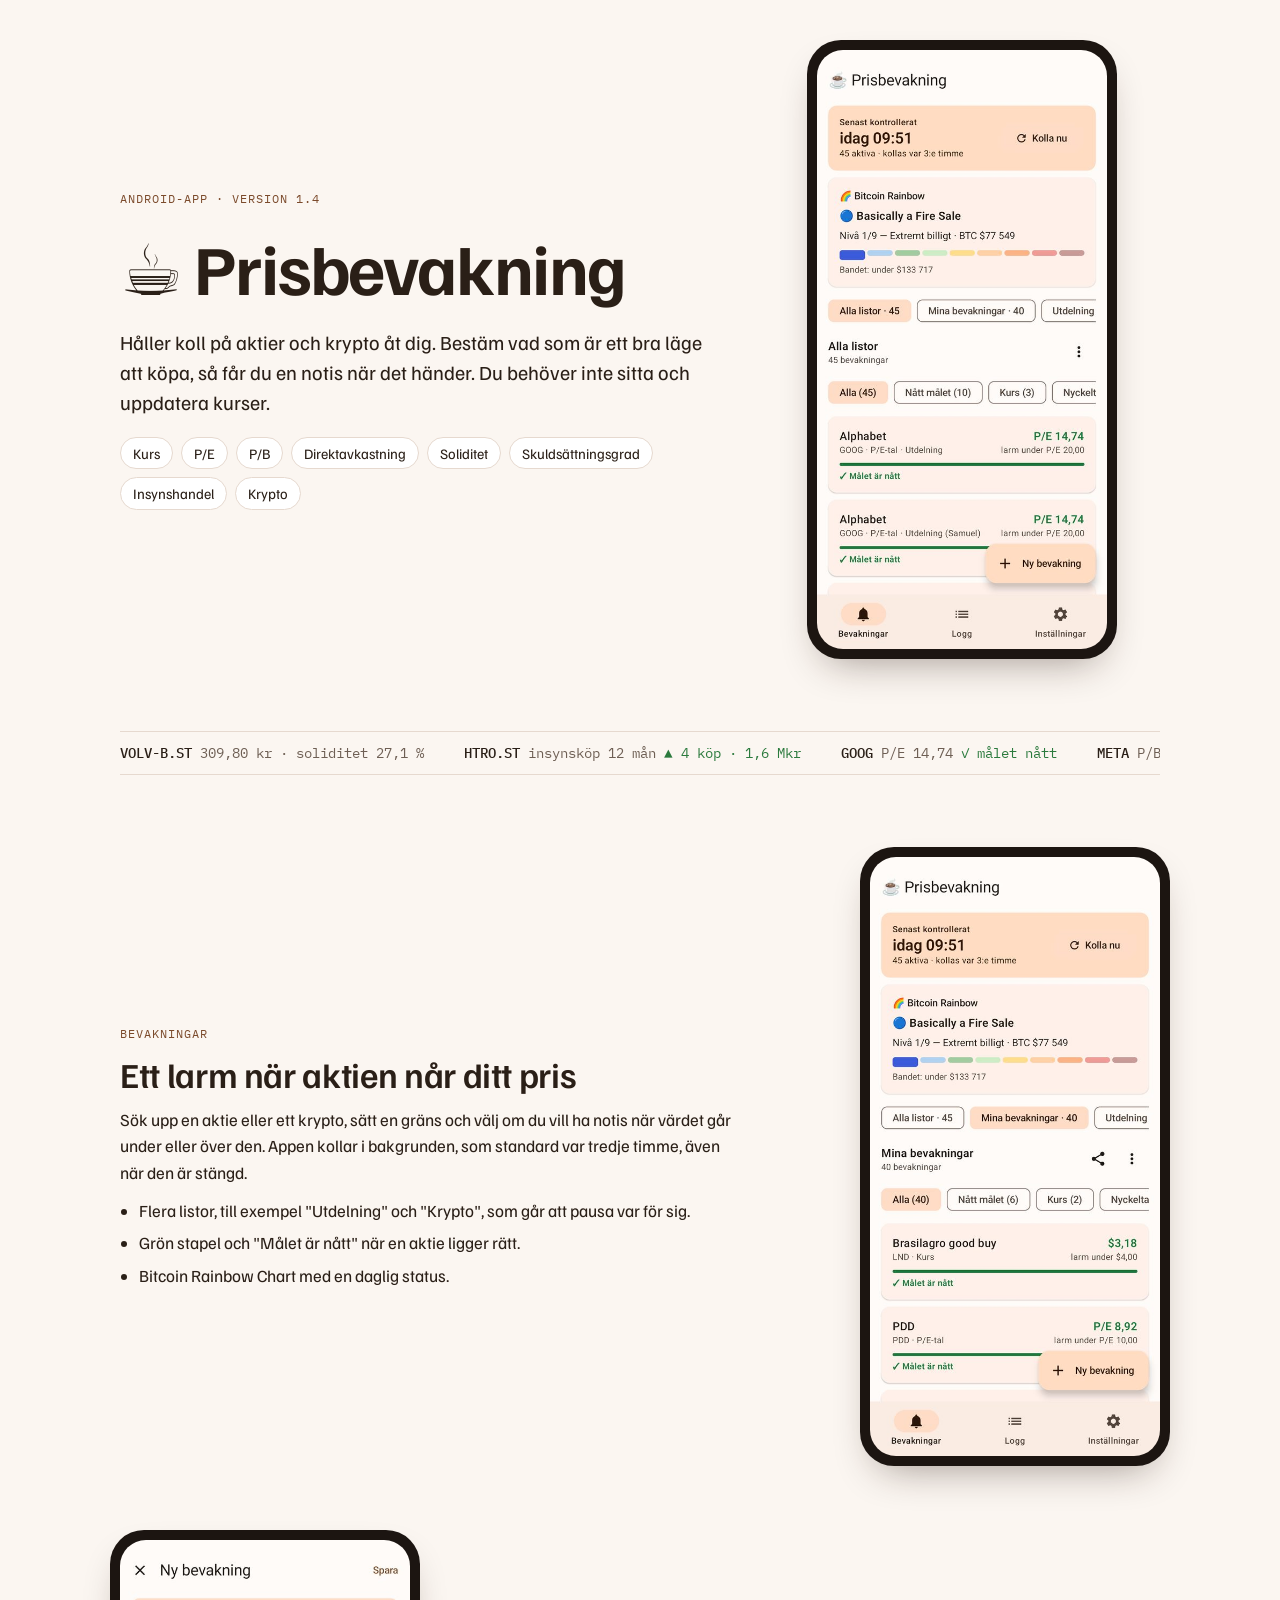
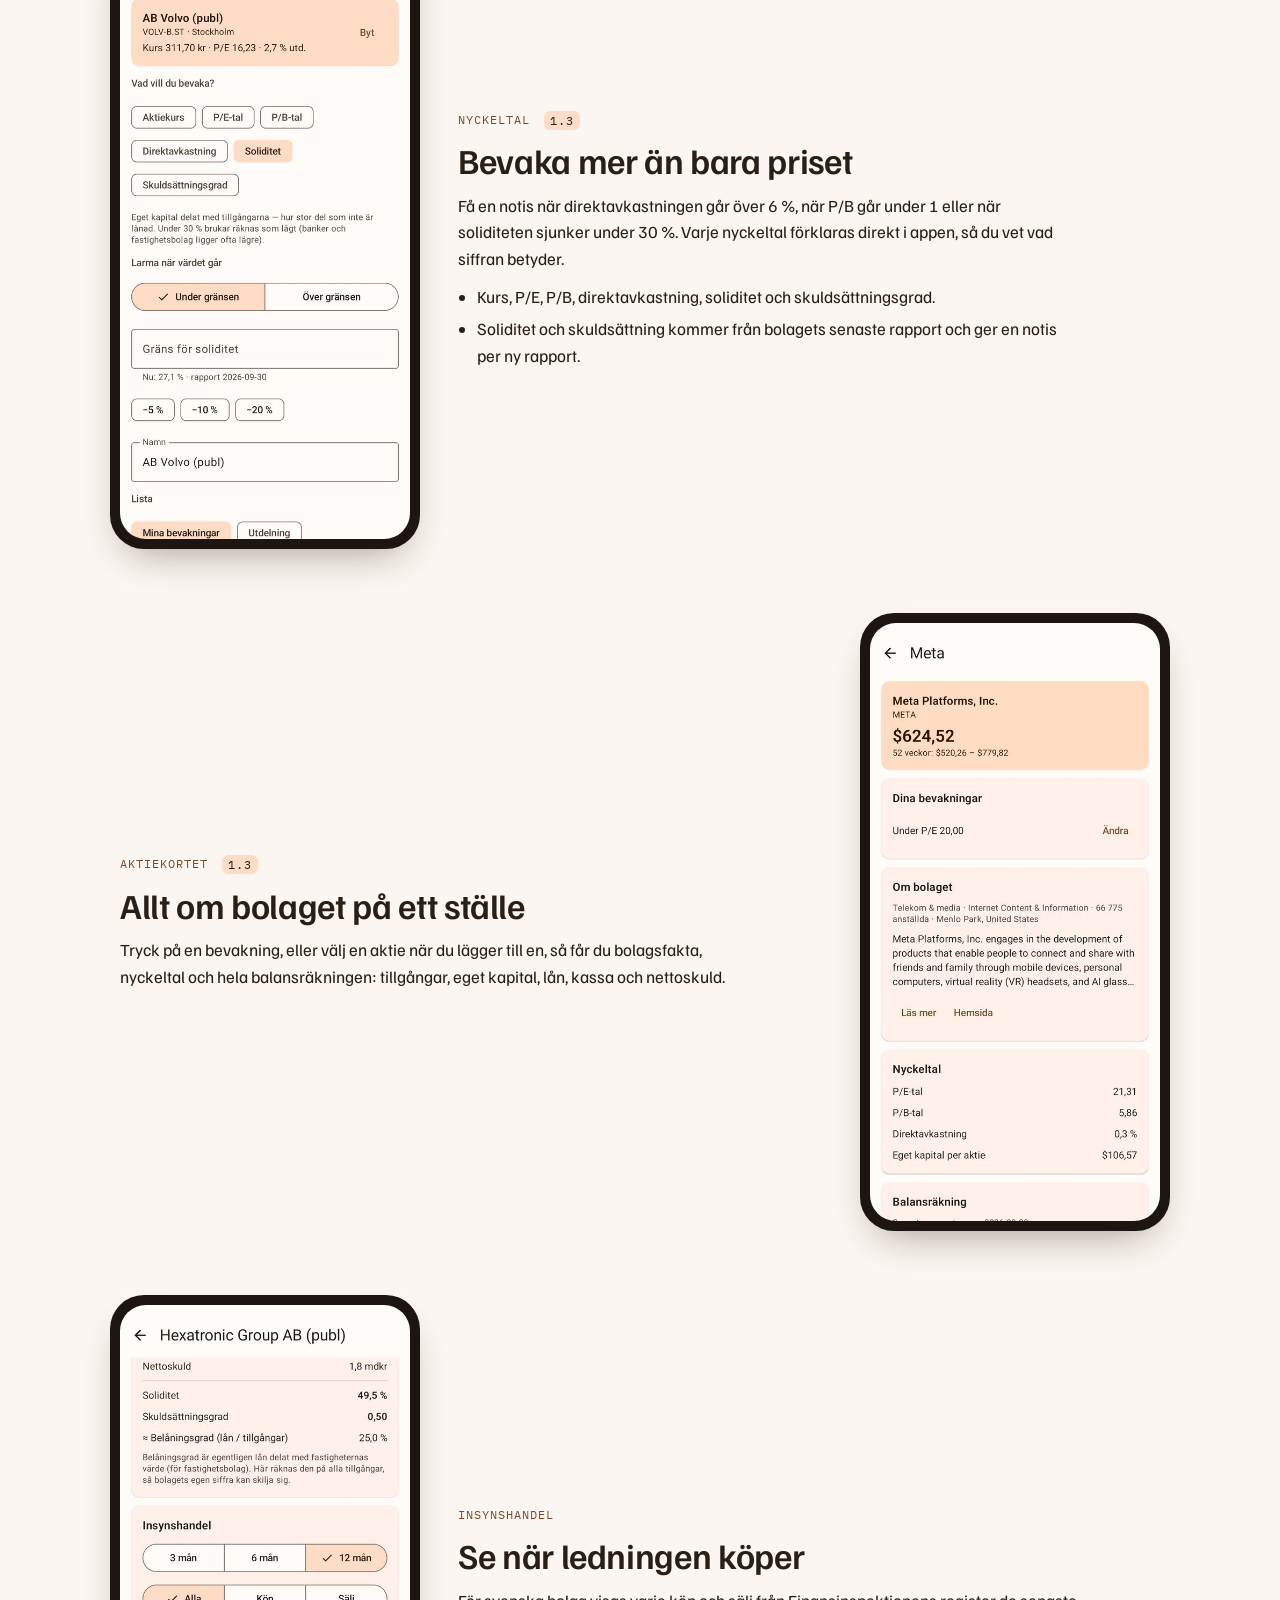
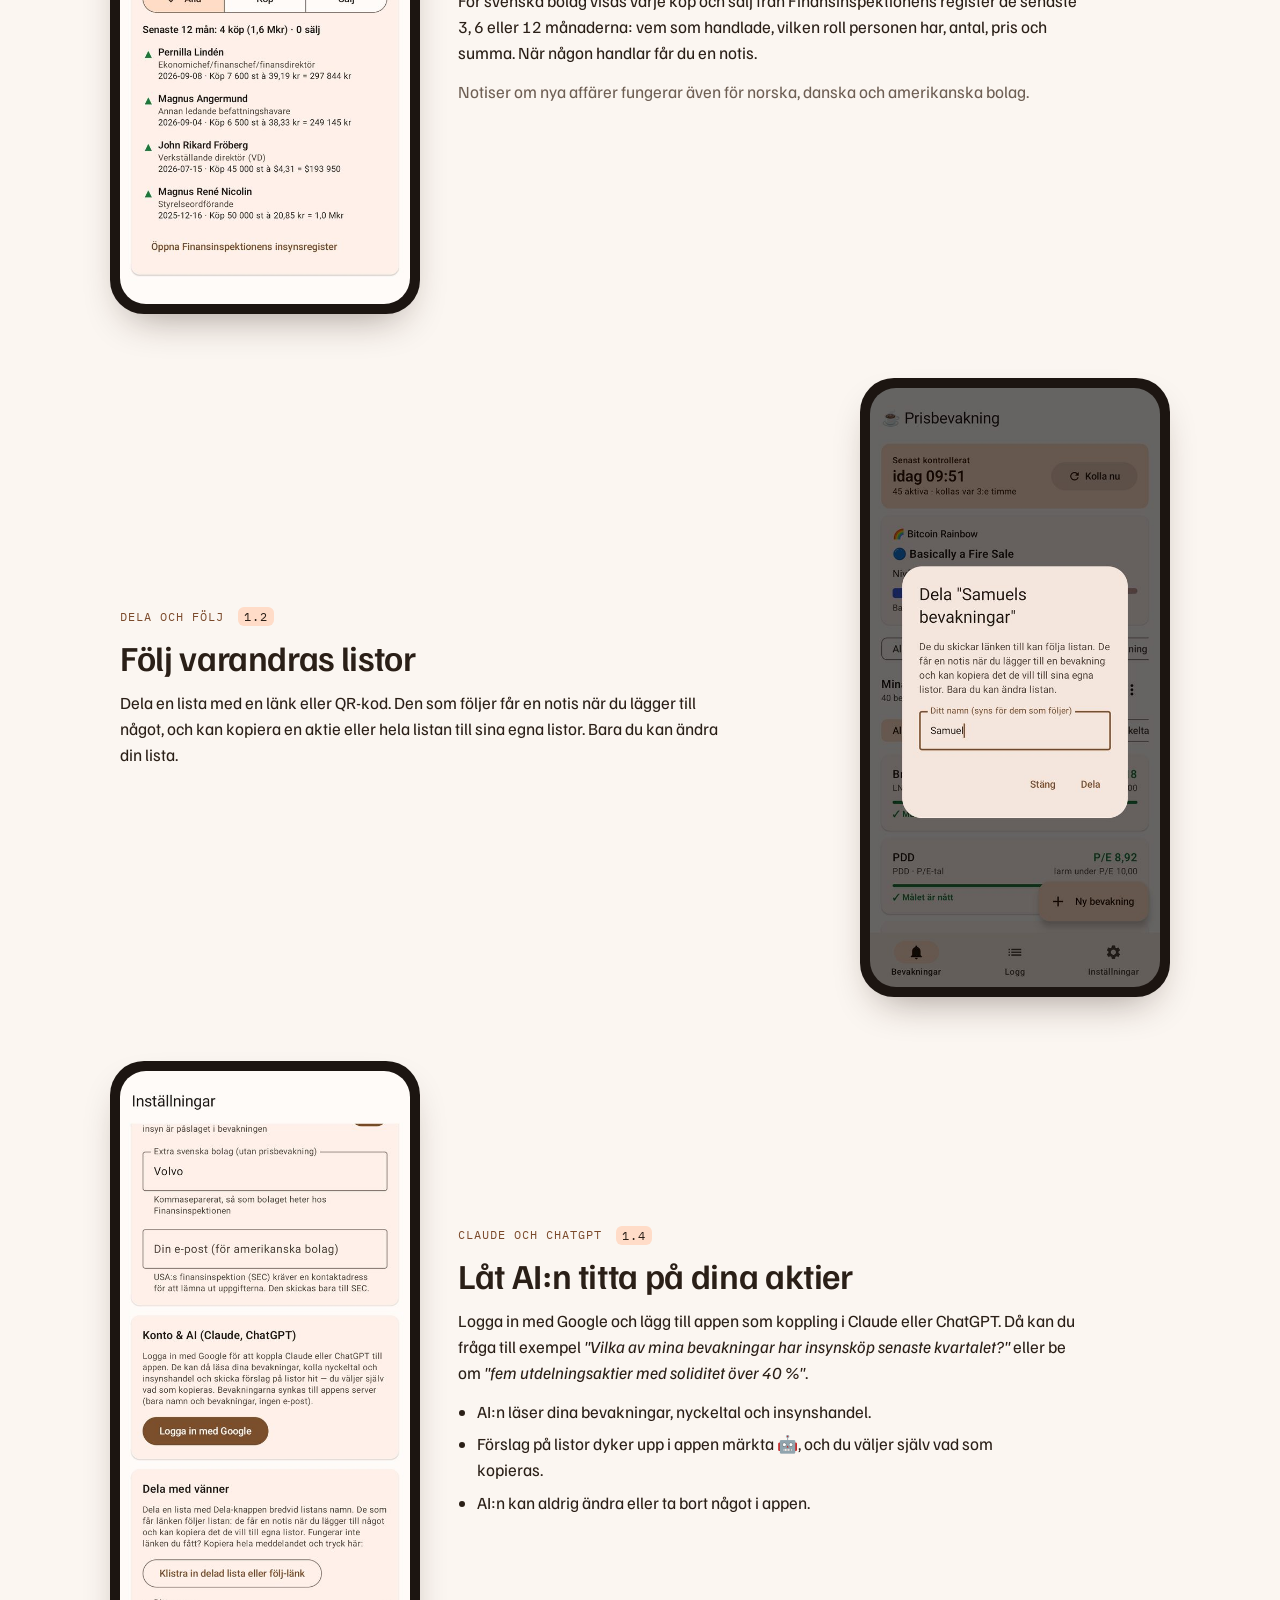
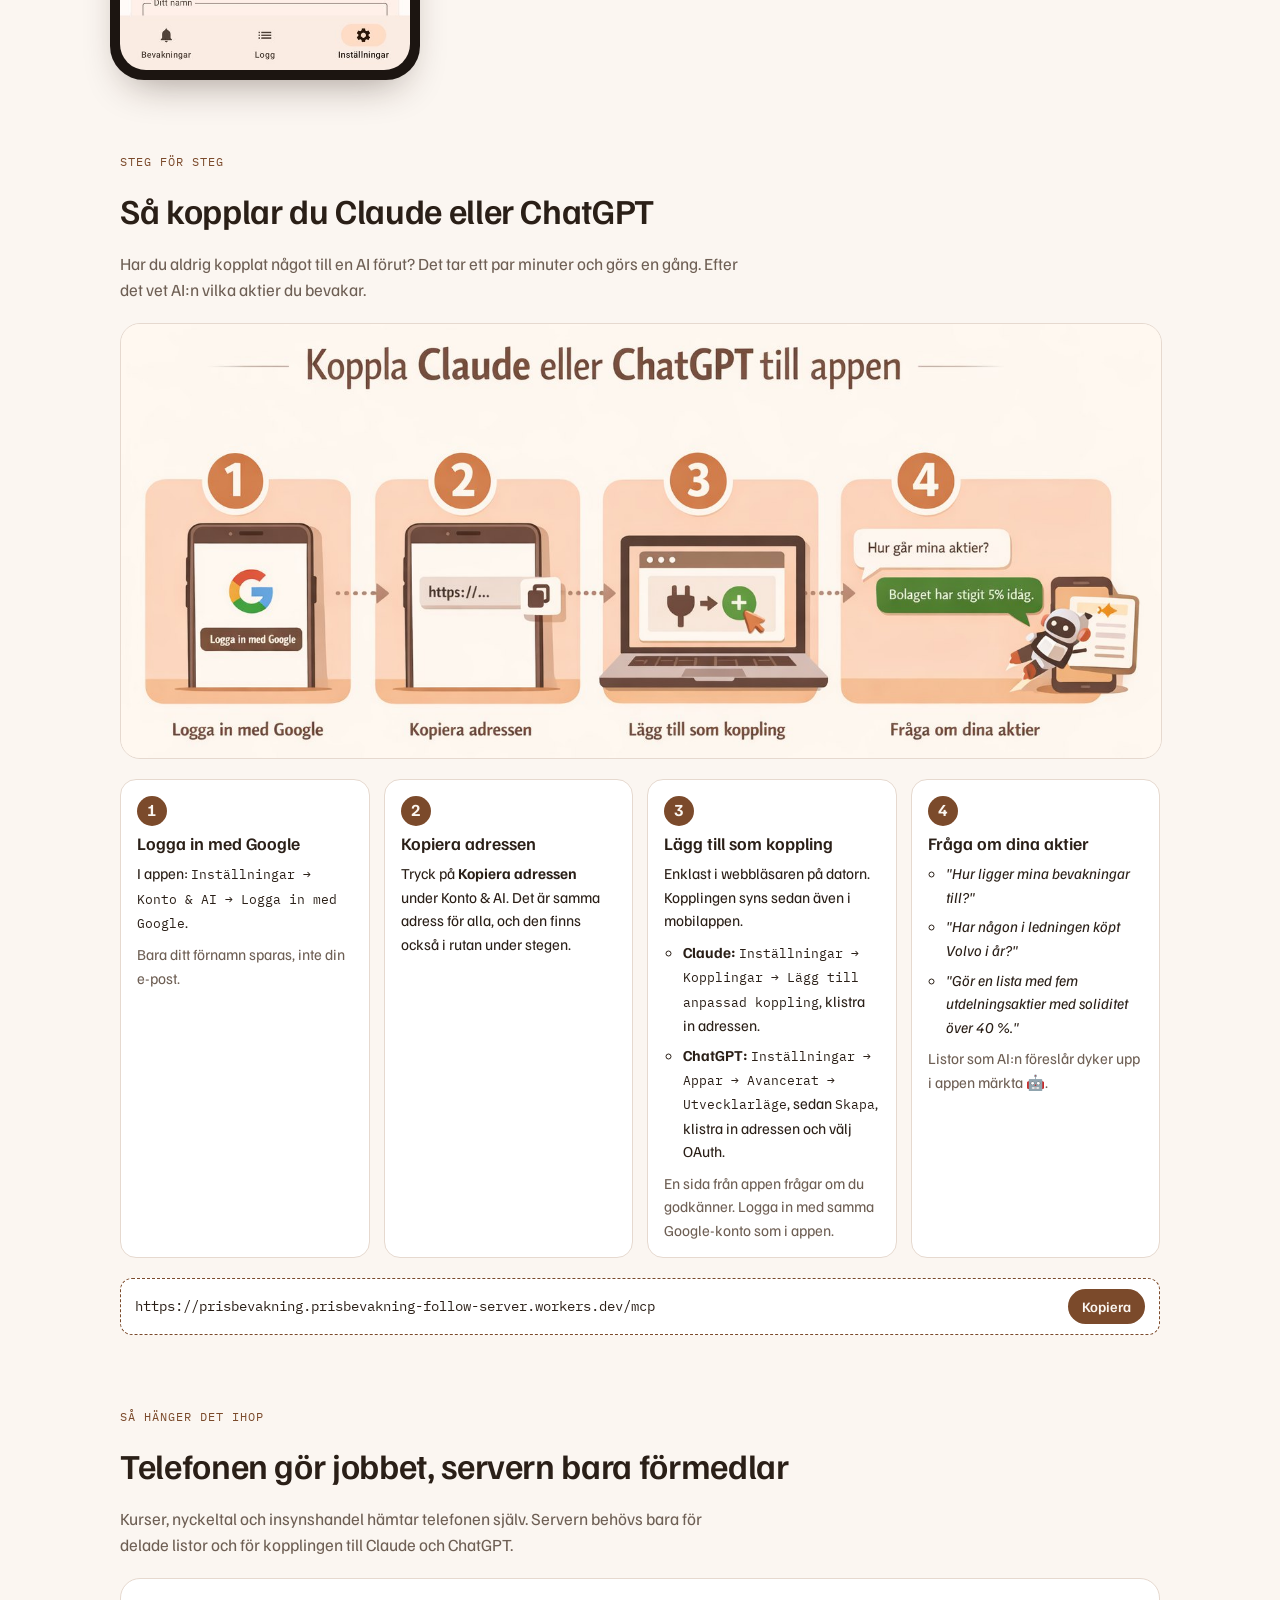
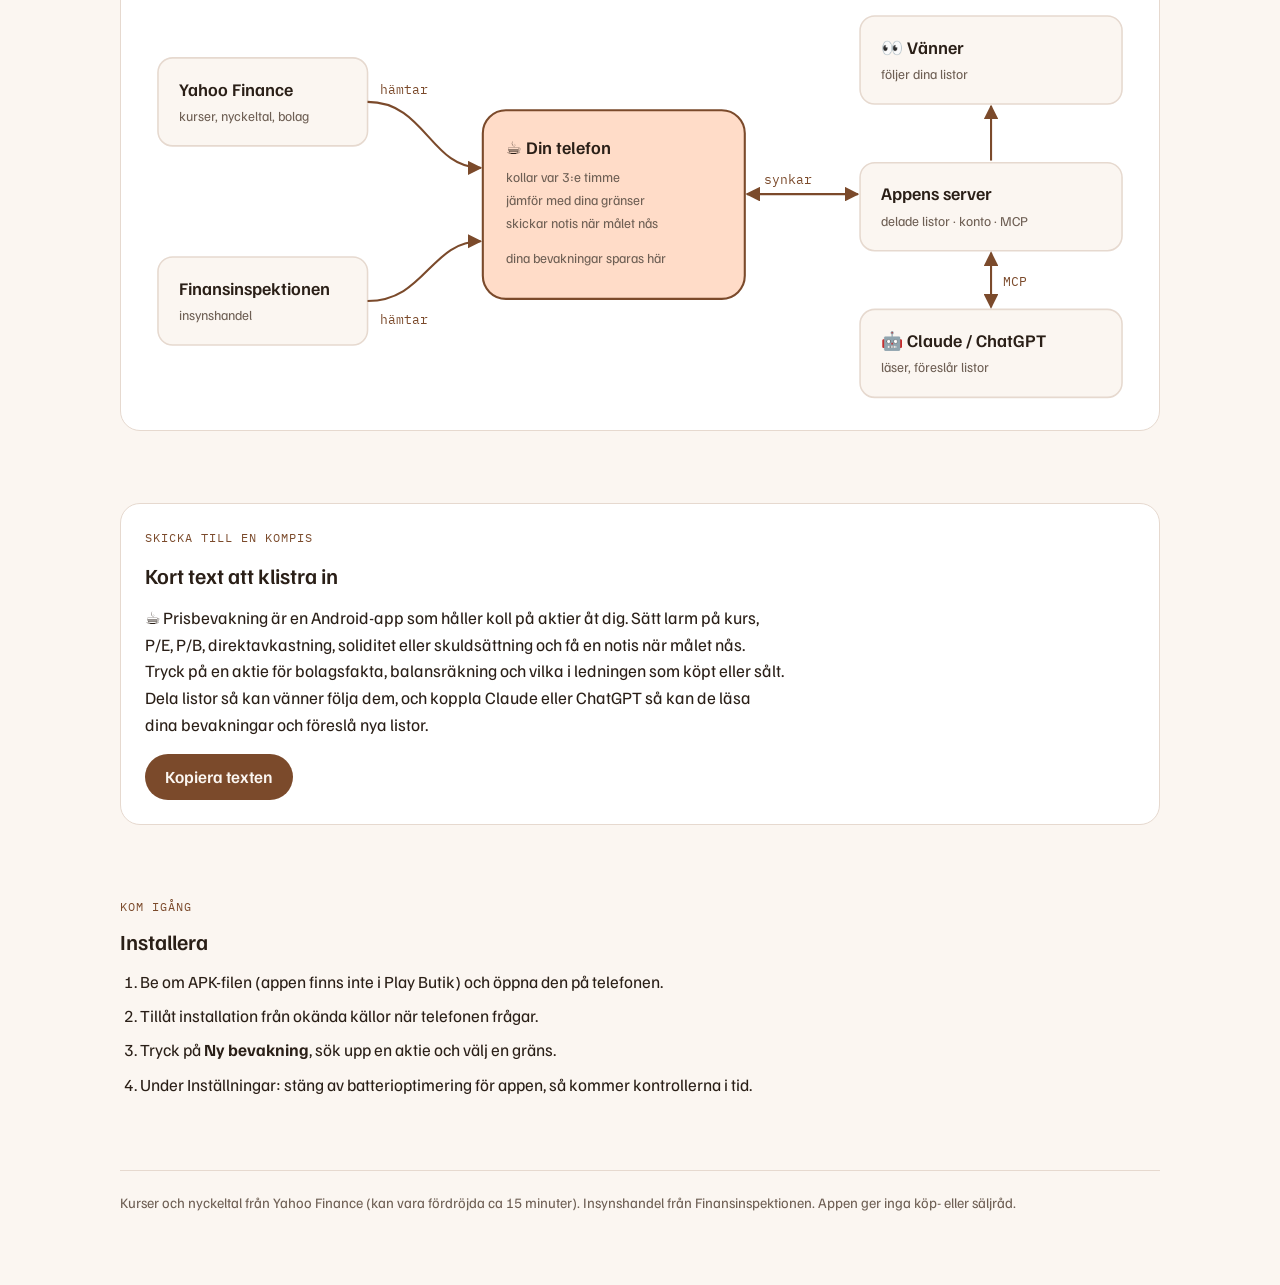
==== om/index.html @ 9f80d5f9 "Presentationssida för appen under /om/ Funktioner med skärmbilder från 1.4, steg för att koppla Clau" ====
<!doctype html>
<html lang="sv">
<head>
<meta charset="utf-8">
<meta name="viewport" content="width=device-width, initial-scale=1, viewport-fit=cover">
<title>Prisbevakning</title>
<meta name="description" content="Android-app som bevakar aktier och krypto: larm på kurs och nyckeltal, insynshandel, delade listor och koppling till Claude och ChatGPT.">
<meta property="og:title" content="☕ Prisbevakning">
<meta property="og:description" content="Larm på kurs, P/E, P/B, direktavkastning och soliditet, insynshandel och koppling till Claude och ChatGPT.">
<meta property="og:image" content="https://sampe24.github.io/prisbevakning/om/img/koppla-ai.jpg">
<meta name="claude:viewport-fit-sides" content="cover">
<link rel="preconnect" href="https://fonts.googleapis.com">
<link rel="preconnect" href="https://fonts.gstatic.com" crossorigin>
<link rel="stylesheet" href="https://fonts.googleapis.com/css2?family=Familjen+Grotesk:wght@400;500;600;700&family=IBM+Plex+Mono:wght@400;500&display=swap">
<style>
  /* Layout: en smal läsbana där varje funktion är en rad med text bredvid en telefon; på mobil staplas allt. */
  :root {
    --bg: #fbf6f1;          /* appens ljusa yta */
    --surface: #ffffff;
    --fg: #2a1f17;
    --muted: #6e5f54;
    --line: #e6d9cf;
    --accent: #7b4a2b;      /* appens bruna knappfärg */
    --accent-soft: #ffdcc8; /* appens ljusa persika */
    --up: #2b7a3d;          /* "målet är nått" / köp */
    --down: #b3261e;        /* sälj */
    --phone: #1c1511;
    --font-display: "Familjen Grotesk", "Segoe UI", system-ui, sans-serif;
    --font-body: "Familjen Grotesk", "Segoe UI", system-ui, sans-serif;
    --font-mono: "IBM Plex Mono", ui-monospace, "Cascadia Mono", Consolas, monospace;
  }
  @media (prefers-color-scheme: dark) {
    :root:not([data-theme="light"]) {
      --bg: #1a1411; --surface: #241c17; --fg: #f3e9e1; --muted: #b9a89b; --line: #3a2e27;
      --accent: #e6b48e; --accent-soft: #4a3122; --up: #7fd08f; --down: #f2a8a3; --phone: #0d0a08;
      color-scheme: dark;
    }
  }
  :root[data-theme="dark"] {
    --bg: #1a1411; --surface: #241c17; --fg: #f3e9e1; --muted: #b9a89b; --line: #3a2e27;
    --accent: #e6b48e; --accent-soft: #4a3122; --up: #7fd08f; --down: #f2a8a3; --phone: #0d0a08;
    color-scheme: dark;
  }

  body { background: var(--bg); color: var(--fg); font: 17px/1.55 var(--font-body); }
  .wrap {
    max-width: 1040px; margin: 0 auto;
    padding-left: max(16px, env(safe-area-inset-left, 0px));
    padding-right: max(16px, env(safe-area-inset-right, 0px));
    padding-block: 32px 64px;
    display: grid; gap: 72px;
  }
  h1, h2, h3 { font-family: var(--font-display); text-wrap: balance; margin: 0; line-height: 1.12; }
  h1 { font-size: clamp(2.6rem, 7vw, 4.4rem); font-weight: 700; letter-spacing: -0.02em; }
  h2 { font-size: clamp(1.6rem, 3.6vw, 2.2rem); font-weight: 600; letter-spacing: -0.01em; }
  h3 { font-size: 1.35rem; font-weight: 600; }
  p { margin: 0; max-width: 62ch; }
  .muted { color: var(--muted); }
  .eyebrow { font-family: var(--font-mono); font-size: 0.78rem; letter-spacing: 0.08em; text-transform: uppercase; color: var(--accent); }
  .mono { font-family: var(--font-mono); font-variant-numeric: tabular-nums; }

  /* Hero */
  .hero { display: grid; grid-template-columns: minmax(0, 1.2fr) minmax(0, 0.8fr); gap: 48px; align-items: center; }
  .hero-text { display: grid; gap: 20px; min-width: 0; }
  .lead { font-size: 1.25rem; line-height: 1.5; }
  .tags { display: flex; flex-wrap: wrap; gap: 8px; }
  .tag { border: 1px solid var(--line); border-radius: 999px; padding: 4px 12px; font-size: 0.9rem; background: var(--surface); }

  /* Kursbandet: verkliga värden från skärmbilderna */
  .tape {
    border-block: 1px solid var(--line); overflow: hidden; white-space: nowrap;
    font-family: var(--font-mono); font-size: 0.9rem; color: var(--muted);
  }
  .tape-inner { display: inline-flex; gap: 40px; padding-block: 10px; animation: tape 38s linear infinite; }
  .tape b { color: var(--fg); font-weight: 500; }
  .tape .up { color: var(--up); }
  @keyframes tape { from { transform: translateX(0); } to { transform: translateX(-50%); } }
  @media (prefers-reduced-motion: reduce) { .tape-inner { animation: none; } }

  /* Telefonram */
  .phone {
    width: 100%; max-width: 290px; justify-self: center;
    background: var(--phone); border-radius: 34px; padding: 10px;
    box-shadow: 0 18px 40px -18px rgba(40, 20, 10, 0.45);
  }
  .phone img { display: block; width: 100%; height: auto; border-radius: 26px; }

  /* Funktioner */
  .features { display: grid; gap: 64px; }
  .feature { display: grid; grid-template-columns: minmax(0, 1fr) minmax(0, 290px); gap: 48px; align-items: center; }
  .feature:nth-child(even) { grid-template-columns: minmax(0, 290px) minmax(0, 1fr); }
  .feature:nth-child(even) .phone { order: -1; }
  .feature-text { display: grid; gap: 12px; min-width: 0; }
  .feature ul { margin: 0; padding-left: 1.1em; display: grid; gap: 6px; max-width: 58ch; }
  .new { font-family: var(--font-mono); font-size: 0.72rem; background: var(--accent-soft); color: var(--fg); border-radius: 6px; padding: 2px 6px; vertical-align: middle; margin-left: 6px; }

  /* Diagram */
  .how { display: grid; gap: 20px; }
  .diagram { background: var(--surface); border: 1px solid var(--line); border-radius: 20px; padding: 16px; }
  .diagram svg { display: block; width: 100%; height: auto; }
  .diagram .tall { display: none; }
  @media (max-width: 640px) { .diagram .wide { display: none; } .diagram .tall { display: block; } }
  svg .box { fill: var(--bg); stroke: var(--line); stroke-width: 1.5; }
  svg .box-main { fill: var(--accent-soft); stroke: var(--accent); stroke-width: 2; }
  svg .t { fill: var(--fg); font-family: var(--font-display); font-size: 17px; font-weight: 600; }
  svg .s { fill: var(--muted); font-family: var(--font-body); font-size: 13px; }
  svg .lbl { fill: var(--accent); font-family: var(--font-mono); font-size: 12px; }
  svg .arrow { stroke: var(--accent); stroke-width: 2; fill: none; }
  svg .head { fill: var(--accent); }

  /* Dela-texten */
  .pitch { display: grid; gap: 16px; background: var(--surface); border: 1px solid var(--line); border-radius: 20px; padding: 24px; }
  .pitch blockquote { margin: 0; font-size: 1.08rem; max-width: 64ch; }
  .row { display: flex; flex-wrap: wrap; gap: 12px; align-items: center; }
  button {
    font: inherit; font-weight: 600; border: 0; border-radius: 999px; padding: 10px 20px; cursor: pointer;
    background: var(--accent); color: var(--bg);
  }
  button:focus-visible { outline: 3px solid var(--accent-soft); outline-offset: 2px; }
  .start { display: grid; gap: 14px; }
  .start ol { margin: 0; padding-left: 1.2em; display: grid; gap: 8px; max-width: 64ch; }
  footer { color: var(--muted); font-size: 0.9rem; border-top: 1px solid var(--line); padding-top: 20px; }

  /* Koppla Claude/ChatGPT: bilden ger överblicken, korten de exakta stegen */
  .connect { display: grid; gap: 20px; }
  .connect-img { display: block; width: 100%; height: auto; border-radius: 20px; border: 1px solid var(--line); }
  .steps { list-style: none; margin: 0; padding: 0; display: grid; grid-template-columns: repeat(4, minmax(0, 1fr)); gap: 14px; }
  .step { background: var(--surface); border: 1px solid var(--line); border-radius: 16px; padding: 16px; display: grid; gap: 8px; align-content: start; min-width: 0; }
  .step-n { width: 30px; height: 30px; border-radius: 50%; background: var(--accent); color: var(--bg); display: grid; place-items: center; font-weight: 700; }
  .step h3 { font-size: 1.1rem; }
  .step p, .step li { font-size: 0.95rem; }
  .step ul { margin: 0; padding-left: 1.1em; display: grid; gap: 6px; }
  .path { font-family: var(--font-mono); font-size: 0.82rem; }
  .url { display: flex; flex-wrap: wrap; gap: 8px; align-items: center; background: var(--surface); border: 1px dashed var(--accent); border-radius: 12px; padding: 10px 14px; }
  .url code { font-family: var(--font-mono); font-size: 0.85rem; overflow-wrap: anywhere; flex: 1 1 260px; min-width: 0; }
  .url button { padding: 6px 14px; font-size: 0.9rem; }
  @media (max-width: 900px) { .steps { grid-template-columns: repeat(2, minmax(0, 1fr)); } }
  @media (max-width: 560px) { .steps { grid-template-columns: minmax(0, 1fr); } }

  @media (max-width: 760px) {
    .wrap { gap: 56px; padding-block: 24px 48px; }
    .hero, .feature, .feature:nth-child(even) { grid-template-columns: minmax(0, 1fr); gap: 24px; }
    .feature:nth-child(even) .phone { order: 0; }
    .phone { max-width: 260px; }
  }
</style>
</head>
<body>

<div class="wrap">
  <header class="hero">
    <div class="hero-text">
      <span class="eyebrow">Android-app · version 1.4</span>
      <h1>☕ Prisbevakning</h1>
      <p class="lead">Håller koll på aktier och krypto åt dig. Bestäm vad som är ett bra läge att köpa, så får du en notis när det händer. Du behöver inte sitta och uppdatera kurser.</p>
      <div class="tags">
        <span class="tag">Kurs</span><span class="tag">P/E</span><span class="tag">P/B</span>
        <span class="tag">Direktavkastning</span><span class="tag">Soliditet</span><span class="tag">Skuldsättningsgrad</span>
        <span class="tag">Insynshandel</span><span class="tag">Krypto</span>
      </div>
    </div>
    <div class="phone"><img src="img/oversikt.jpg" alt="Appens startsida med bevakningar, Bitcoin Rainbow och listor" width="540" height="1115"></div>
  </header>

  <div class="tape" aria-label="Exempel från appen">
    <div class="tape-inner">
      <span><b>VOLV-B.ST</b> 309,80 kr · soliditet 27,1 %</span>
      <span><b>HTRO.ST</b> insynsköp 12 mån <span class="up">▲ 4 köp · 1,6 Mkr</span></span>
      <span><b>GOOG</b> P/E 14,74 <span class="up">✓ målet nått</span></span>
      <span><b>META</b> P/B 5,86 · direktavkastning 0,3 %</span>
      <span><b>BTC</b> Rainbow nivå 1/9 · extremt billigt</span>
      <span><b>VOLV-B.ST</b> 309,80 kr · soliditet 27,1 %</span>
      <span><b>HTRO.ST</b> insynsköp 12 mån <span class="up">▲ 4 köp · 1,6 Mkr</span></span>
      <span><b>GOOG</b> P/E 14,74 <span class="up">✓ målet nått</span></span>
      <span><b>META</b> P/B 5,86 · direktavkastning 0,3 %</span>
      <span><b>BTC</b> Rainbow nivå 1/9 · extremt billigt</span>
    </div>
  </div>

  <section class="features" aria-label="Funktioner">
    <article class="feature">
      <div class="feature-text">
        <span class="eyebrow">Bevakningar</span>
        <h2>Ett larm när aktien når ditt pris</h2>
        <p>Sök upp en aktie eller ett krypto, sätt en gräns och välj om du vill ha notis när värdet går under eller över den. Appen kollar i bakgrunden, som standard var tredje timme, även när den är stängd.</p>
        <ul>
          <li>Flera listor, till exempel "Utdelning" och "Krypto", som går att pausa var för sig.</li>
          <li>Grön stapel och "Målet är nått" när en aktie ligger rätt.</li>
          <li>Bitcoin Rainbow Chart med en daglig status.</li>
        </ul>
      </div>
      <div class="phone"><img src="img/lista.jpg" alt="Listan Mina bevakningar där flera har nått målet" width="540" height="1115" loading="lazy"></div>
    </article>

    <article class="feature">
      <div class="feature-text">
        <span class="eyebrow">Nyckeltal <span class="new">1.3</span></span>
        <h2>Bevaka mer än bara priset</h2>
        <p>Få en notis när direktavkastningen går över 6 %, när P/B går under 1 eller när soliditeten sjunker under 30 %. Varje nyckeltal förklaras direkt i appen, så du vet vad siffran betyder.</p>
        <ul>
          <li>Kurs, P/E, P/B, direktavkastning, soliditet och skuldsättningsgrad.</li>
          <li>Soliditet och skuldsättning kommer från bolagets senaste rapport och ger en notis per ny rapport.</li>
        </ul>
      </div>
      <div class="phone"><img src="img/nyckeltal.jpg" alt="Ny bevakning på Volvo B med soliditet vald, nu 27,1 procent" width="540" height="1115" loading="lazy"></div>
    </article>

    <article class="feature">
      <div class="feature-text">
        <span class="eyebrow">Aktiekortet <span class="new">1.3</span></span>
        <h2>Allt om bolaget på ett ställe</h2>
        <p>Tryck på en bevakning, eller välj en aktie när du lägger till en, så får du bolagsfakta, nyckeltal och hela balansräkningen: tillgångar, eget kapital, lån, kassa och nettoskuld.</p>
      </div>
      <div class="phone"><img src="img/aktiekort.jpg" alt="Aktiekort för Meta med bolagsbeskrivning och nyckeltal" width="540" height="1115" loading="lazy"></div>
    </article>

    <article class="feature">
      <div class="feature-text">
        <span class="eyebrow">Insynshandel</span>
        <h2>Se när ledningen köper</h2>
        <p>För svenska bolag visas varje köp och sälj från Finansinspektionens register de senaste 3, 6 eller 12 månaderna: vem som handlade, vilken roll personen har, antal, pris och summa. När någon handlar får du en notis.</p>
        <p class="muted">Notiser om nya affärer fungerar även för norska, danska och amerikanska bolag.</p>
      </div>
      <div class="phone"><img src="img/insyn.jpg" alt="Insynshandel i Hexatronic: fyra köp senaste 12 månaderna" width="540" height="1115" loading="lazy"></div>
    </article>

    <article class="feature">
      <div class="feature-text">
        <span class="eyebrow">Dela och följ <span class="new">1.2</span></span>
        <h2>Följ varandras listor</h2>
        <p>Dela en lista med en länk eller QR-kod. Den som följer får en notis när du lägger till något, och kan kopiera en aktie eller hela listan till sina egna listor. Bara du kan ändra din lista.</p>
      </div>
      <div class="phone"><img src="img/dela.jpg" alt="Rutan för att dela listan Samuels bevakningar" width="540" height="1115" loading="lazy"></div>
    </article>

    <article class="feature">
      <div class="feature-text">
        <span class="eyebrow">Claude och ChatGPT <span class="new">1.4</span></span>
        <h2>Låt AI:n titta på dina aktier</h2>
        <p>Logga in med Google och lägg till appen som koppling i Claude eller ChatGPT. Då kan du fråga till exempel <em>"Vilka av mina bevakningar har insynsköp senaste kvartalet?"</em> eller be om <em>"fem utdelningsaktier med soliditet över 40 %"</em>.</p>
        <ul>
          <li>AI:n läser dina bevakningar, nyckeltal och insynshandel.</li>
          <li>Förslag på listor dyker upp i appen märkta 🤖, och du väljer själv vad som kopieras.</li>
          <li>AI:n kan aldrig ändra eller ta bort något i appen.</li>
        </ul>
      </div>
      <div class="phone"><img src="img/ai.jpg" alt="Inställningar med Konto och AI och knappen Logga in med Google" width="540" height="1115" loading="lazy"></div>
    </article>
  </section>

  <section class="connect" aria-labelledby="connect-title" id="koppla-ai">
    <span class="eyebrow">Steg för steg</span>
    <h2 id="connect-title">Så kopplar du Claude eller ChatGPT</h2>
    <p class="muted">Har du aldrig kopplat något till en AI förut? Det tar ett par minuter och görs en gång. Efter det vet AI:n vilka aktier du bevakar.</p>
    <img class="connect-img" src="img/koppla-ai.jpg" width="1536" height="640" loading="lazy"
         alt="Fyra steg: logga in med Google i appen, kopiera adressen, lägg till som koppling i Claude eller ChatGPT, fråga om dina aktier">
    <ol class="steps">
      <li class="step">
        <span class="step-n">1</span>
        <h3>Logga in med Google</h3>
        <p>I appen: <span class="path">Inställningar → Konto &amp; AI → Logga in med Google</span>.</p>
        <p class="muted">Bara ditt förnamn sparas, inte din e-post.</p>
      </li>
      <li class="step">
        <span class="step-n">2</span>
        <h3>Kopiera adressen</h3>
        <p>Tryck på <strong>Kopiera adressen</strong> under Konto &amp; AI. Det är samma adress för alla, och den finns också i rutan under stegen.</p>
      </li>
      <li class="step">
        <span class="step-n">3</span>
        <h3>Lägg till som koppling</h3>
        <p>Enklast i webbläsaren på datorn. Kopplingen syns sedan även i mobilappen.</p>
        <ul>
          <li><strong>Claude:</strong> <span class="path">Inställningar → Kopplingar → Lägg till anpassad koppling</span>, klistra in adressen.</li>
          <li><strong>ChatGPT:</strong> <span class="path">Inställningar → Appar → Avancerat → Utvecklarläge</span>, sedan <span class="path">Skapa</span>, klistra in adressen och välj OAuth.</li>
        </ul>
        <p class="muted">En sida från appen frågar om du godkänner. Logga in med samma Google-konto som i appen.</p>
      </li>
      <li class="step">
        <span class="step-n">4</span>
        <h3>Fråga om dina aktier</h3>
        <ul>
          <li><em>"Hur ligger mina bevakningar till?"</em></li>
          <li><em>"Har någon i ledningen köpt Volvo i år?"</em></li>
          <li><em>"Gör en lista med fem utdelningsaktier med soliditet över 40 %."</em></li>
        </ul>
        <p class="muted">Listor som AI:n föreslår dyker upp i appen märkta 🤖.</p>
      </li>
    </ol>
    <div class="url">
      <code id="mcp-url">https://prisbevakning.prisbevakning-follow-server.workers.dev/mcp</code>
      <button type="button" id="copy-url">Kopiera</button>
    </div>
  </section>

  <section class="how" aria-labelledby="how-title">
    <span class="eyebrow">Så hänger det ihop</span>
    <h2 id="how-title">Telefonen gör jobbet, servern bara förmedlar</h2>
    <p class="muted">Kurser, nyckeltal och insynshandel hämtar telefonen själv. Servern behövs bara för delade listor och för kopplingen till Claude och ChatGPT.</p>
    <div class="diagram">
      <svg class="wide" viewBox="0 0 960 400" role="img" aria-label="Diagram: Yahoo Finance och Finansinspektionen ger data till telefonen; telefonen synkar med servern; vänner och Claude eller ChatGPT når servern.">
        <defs>
          <marker id="ah" viewBox="0 0 10 10" refX="9" refY="5" markerWidth="7" markerHeight="7" orient="auto-start-reverse">
            <path class="head" d="M0,0 L10,5 L0,10 z"/>
          </marker>
        </defs>
        <!-- Källor -->
        <rect class="box" x="20" y="60" width="200" height="84" rx="14"/>
        <text class="t" x="40" y="96">Yahoo Finance</text>
        <text class="s" x="40" y="120">kurser, nyckeltal, bolag</text>
        <rect class="box" x="20" y="250" width="200" height="84" rx="14"/>
        <text class="t" x="40" y="286">Finansinspektionen</text>
        <text class="s" x="40" y="310">insynshandel</text>
        <!-- Telefonen -->
        <rect class="box-main" x="330" y="110" width="250" height="180" rx="22"/>
        <text class="t" x="352" y="152">☕ Din telefon</text>
        <text class="s" x="352" y="178">kollar var 3:e timme</text>
        <text class="s" x="352" y="200">jämför med dina gränser</text>
        <text class="s" x="352" y="222">skickar notis när målet nås</text>
        <text class="s" x="352" y="256">dina bevakningar sparas här</text>
        <!-- Server -->
        <rect class="box" x="690" y="160" width="250" height="84" rx="14"/>
        <text class="t" x="710" y="196">Appens server</text>
        <text class="s" x="710" y="220">delade listor · konto · MCP</text>
        <!-- Vänner och AI -->
        <rect class="box" x="690" y="20" width="250" height="84" rx="14"/>
        <text class="t" x="710" y="56">👀 Vänner</text>
        <text class="s" x="710" y="80">följer dina listor</text>
        <rect class="box" x="690" y="300" width="250" height="84" rx="14"/>
        <text class="t" x="710" y="336">🤖 Claude / ChatGPT</text>
        <text class="s" x="710" y="360">läser, föreslår listor</text>
        <!-- Pilar -->
        <path class="arrow" d="M220,102 C275,102 280,165 328,165" marker-end="url(#ah)"/>
        <text class="lbl" x="232" y="94">hämtar</text>
        <path class="arrow" d="M220,292 C275,292 280,235 328,235" marker-end="url(#ah)"/>
        <text class="lbl" x="232" y="314">hämtar</text>
        <path class="arrow" d="M582,190 L688,190" marker-end="url(#ah)" marker-start="url(#ah)"/>
        <text class="lbl" x="598" y="180">synkar</text>
        <path class="arrow" d="M815,158 L815,106" marker-end="url(#ah)"/>
        <path class="arrow" d="M815,298 L815,246" marker-end="url(#ah)" marker-start="url(#ah)"/>
        <text class="lbl" x="826" y="278">MCP</text>
      </svg>
      <svg class="tall" viewBox="0 0 360 640" role="img" aria-label="Diagram: Yahoo Finance och Finansinspektionen ger data till telefonen; telefonen synkar med servern; vänner och Claude eller ChatGPT når servern.">
        <defs>
          <marker id="ah2" viewBox="0 0 10 10" refX="9" refY="5" markerWidth="7" markerHeight="7" orient="auto-start-reverse">
            <path class="head" d="M0,0 L10,5 L0,10 z"/>
          </marker>
        </defs>
        <rect class="box" x="10" y="10" width="165" height="80" rx="14"/>
        <text class="t" x="24" y="44">Yahoo Finance</text>
        <text class="s" x="24" y="68">kurser, nyckeltal</text>
        <rect class="box" x="185" y="10" width="165" height="80" rx="14"/>
        <text class="t" x="199" y="44">FI</text>
        <text class="s" x="199" y="68">insynshandel</text>
        <path class="arrow" d="M92,92 L150,148" marker-end="url(#ah2)"/>
        <path class="arrow" d="M268,92 L210,148" marker-end="url(#ah2)"/>
        <rect class="box-main" x="40" y="152" width="280" height="150" rx="22"/>
        <text class="t" x="60" y="190">☕ Din telefon</text>
        <text class="s" x="60" y="216">kollar var 3:e timme</text>
        <text class="s" x="60" y="238">notis när målet nås</text>
        <text class="s" x="60" y="268">dina bevakningar sparas här</text>
        <path class="arrow" d="M180,304 L180,360" marker-end="url(#ah2)" marker-start="url(#ah2)"/>
        <text class="lbl" x="192" y="338">synkar</text>
        <rect class="box" x="40" y="364" width="280" height="80" rx="14"/>
        <text class="t" x="60" y="398">Appens server</text>
        <text class="s" x="60" y="422">delade listor · konto · MCP</text>
        <path class="arrow" d="M110,446 L90,500" marker-end="url(#ah2)"/>
        <path class="arrow" d="M250,446 L270,500" marker-end="url(#ah2)" marker-start="url(#ah2)"/>
        <text class="lbl" x="278" y="478">MCP</text>
        <rect class="box" x="10" y="504" width="165" height="96" rx="14"/>
        <text class="t" x="24" y="538">👀 Vänner</text>
        <text class="s" x="24" y="562">följer listor</text>
        <rect class="box" x="185" y="504" width="165" height="96" rx="14"/>
        <text class="t" x="199" y="538">🤖 Claude</text>
        <text class="t" x="199" y="560">/ ChatGPT</text>
        <text class="s" x="199" y="584">föreslår listor</text>
      </svg>
    </div>
  </section>

  <section class="pitch" aria-labelledby="pitch-title">
    <span class="eyebrow">Skicka till en kompis</span>
    <h3 id="pitch-title">Kort text att klistra in</h3>
    <blockquote id="pitch-text">☕ Prisbevakning är en Android-app som håller koll på aktier åt dig. Sätt larm på kurs, P/E, P/B, direktavkastning, soliditet eller skuldsättning och få en notis när målet nås. Tryck på en aktie för bolagsfakta, balansräkning och vilka i ledningen som köpt eller sålt. Dela listor så kan vänner följa dem, och koppla Claude eller ChatGPT så kan de läsa dina bevakningar och föreslå nya listor.</blockquote>
    <div class="row">
      <button type="button" id="copy">Kopiera texten</button>
      <span id="copied" class="muted" role="status"></span>
    </div>
  </section>

  <section class="start" aria-labelledby="start-title">
    <span class="eyebrow">Kom igång</span>
    <h3 id="start-title">Installera</h3>
    <ol>
      <li>Be om APK-filen (appen finns inte i Play Butik) och öppna den på telefonen.</li>
      <li>Tillåt installation från okända källor när telefonen frågar.</li>
      <li>Tryck på <strong>Ny bevakning</strong>, sök upp en aktie och välj en gräns.</li>
      <li>Under Inställningar: stäng av batterioptimering för appen, så kommer kontrollerna i tid.</li>
    </ol>
  </section>

  <footer>Kurser och nyckeltal från Yahoo Finance (kan vara fördröjda ca 15 minuter). Insynshandel från Finansinspektionen. Appen ger inga köp- eller säljråd.</footer>
</div>

<script>
  // Kopierar texten i ett element; går det inte markeras texten så att man kan kopiera själv.
  async function copyFrom(el, done) {
    try {
      await navigator.clipboard.writeText(el.innerText);
      done("Kopierad");
    } catch {
      const range = document.createRange();
      range.selectNodeContents(el);
      const sel = window.getSelection();
      sel.removeAllRanges();
      sel.addRange(range);
      done("Markerad, kopiera med Ctrl+C eller håll inne");
    }
  }
  document.getElementById("copy").addEventListener("click", () =>
    copyFrom(document.getElementById("pitch-text"), (msg) => { document.getElementById("copied").textContent = msg; }));
  const copyUrl = document.getElementById("copy-url");
  copyUrl.addEventListener("click", () =>
    copyFrom(document.getElementById("mcp-url"), (msg) => { copyUrl.textContent = msg === "Kopierad" ? "Kopierad ✓" : "Markerad"; }));
</script>
</body>
</html>
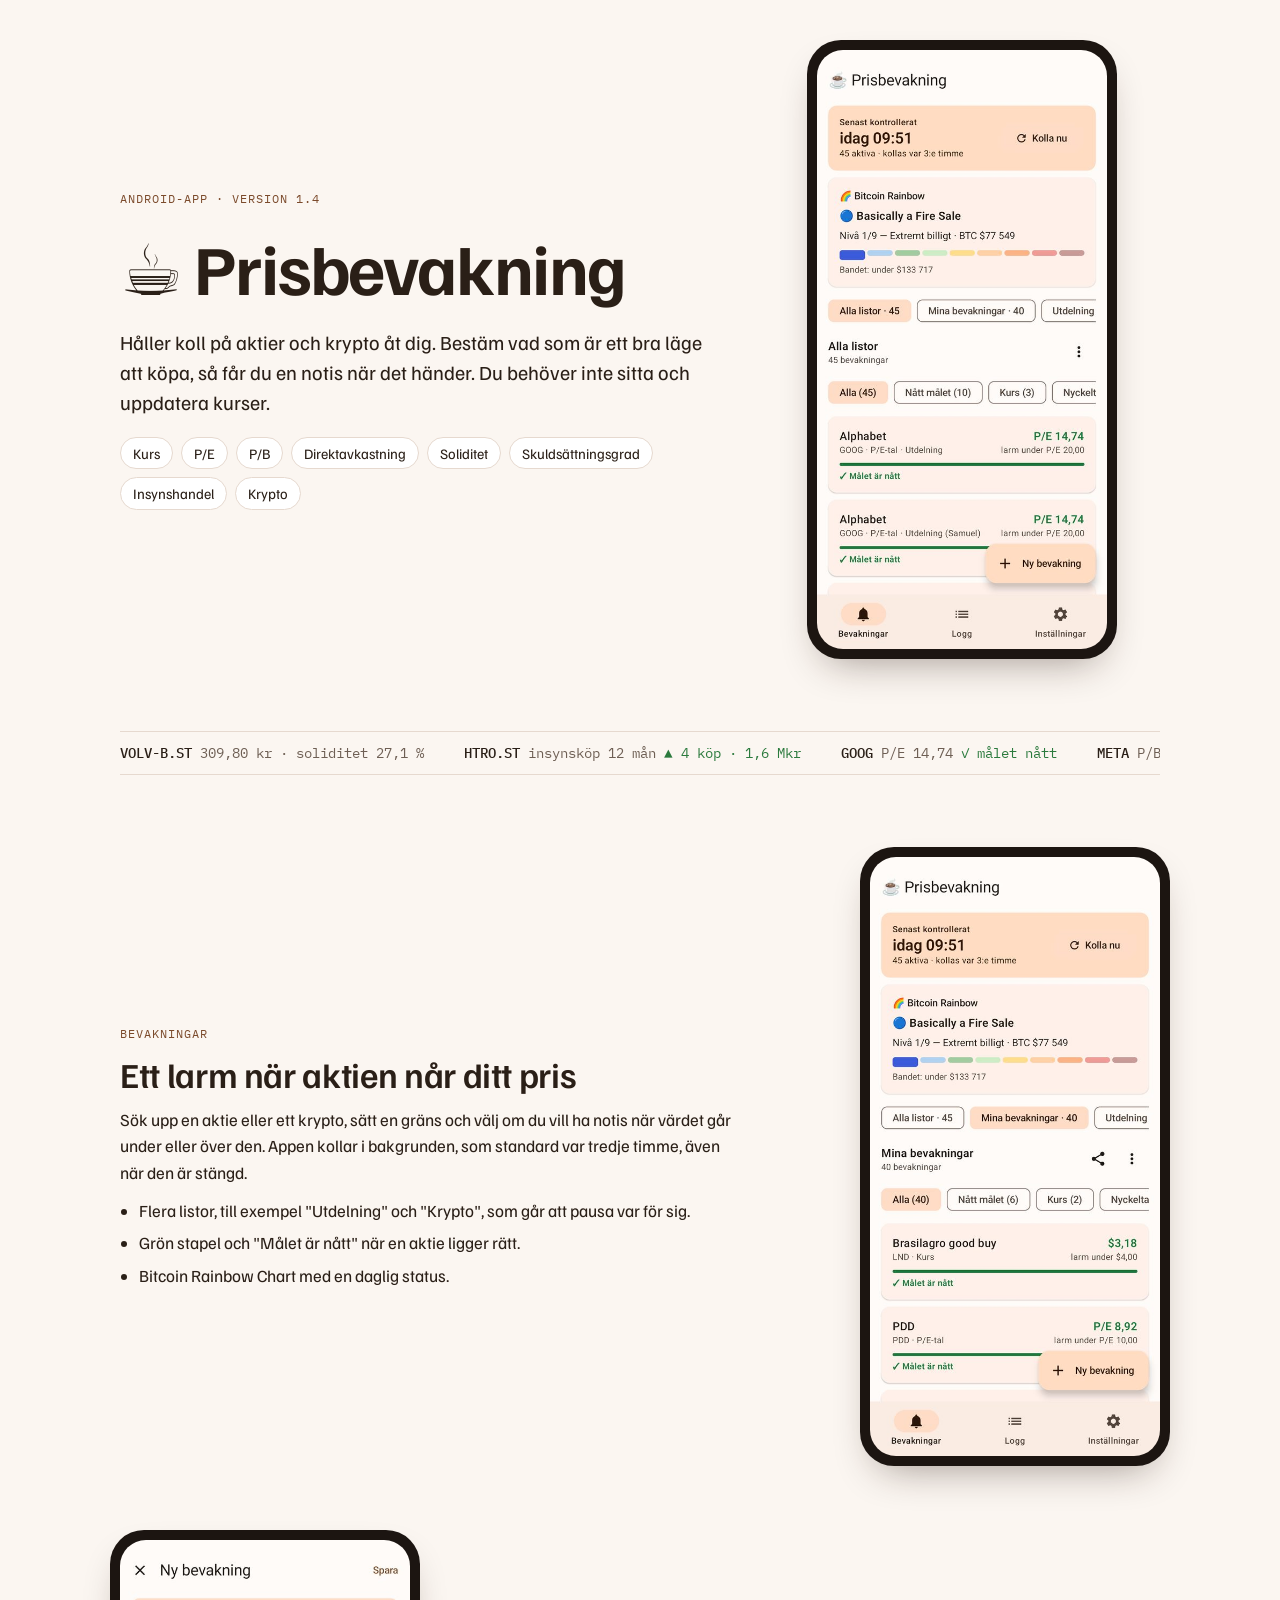
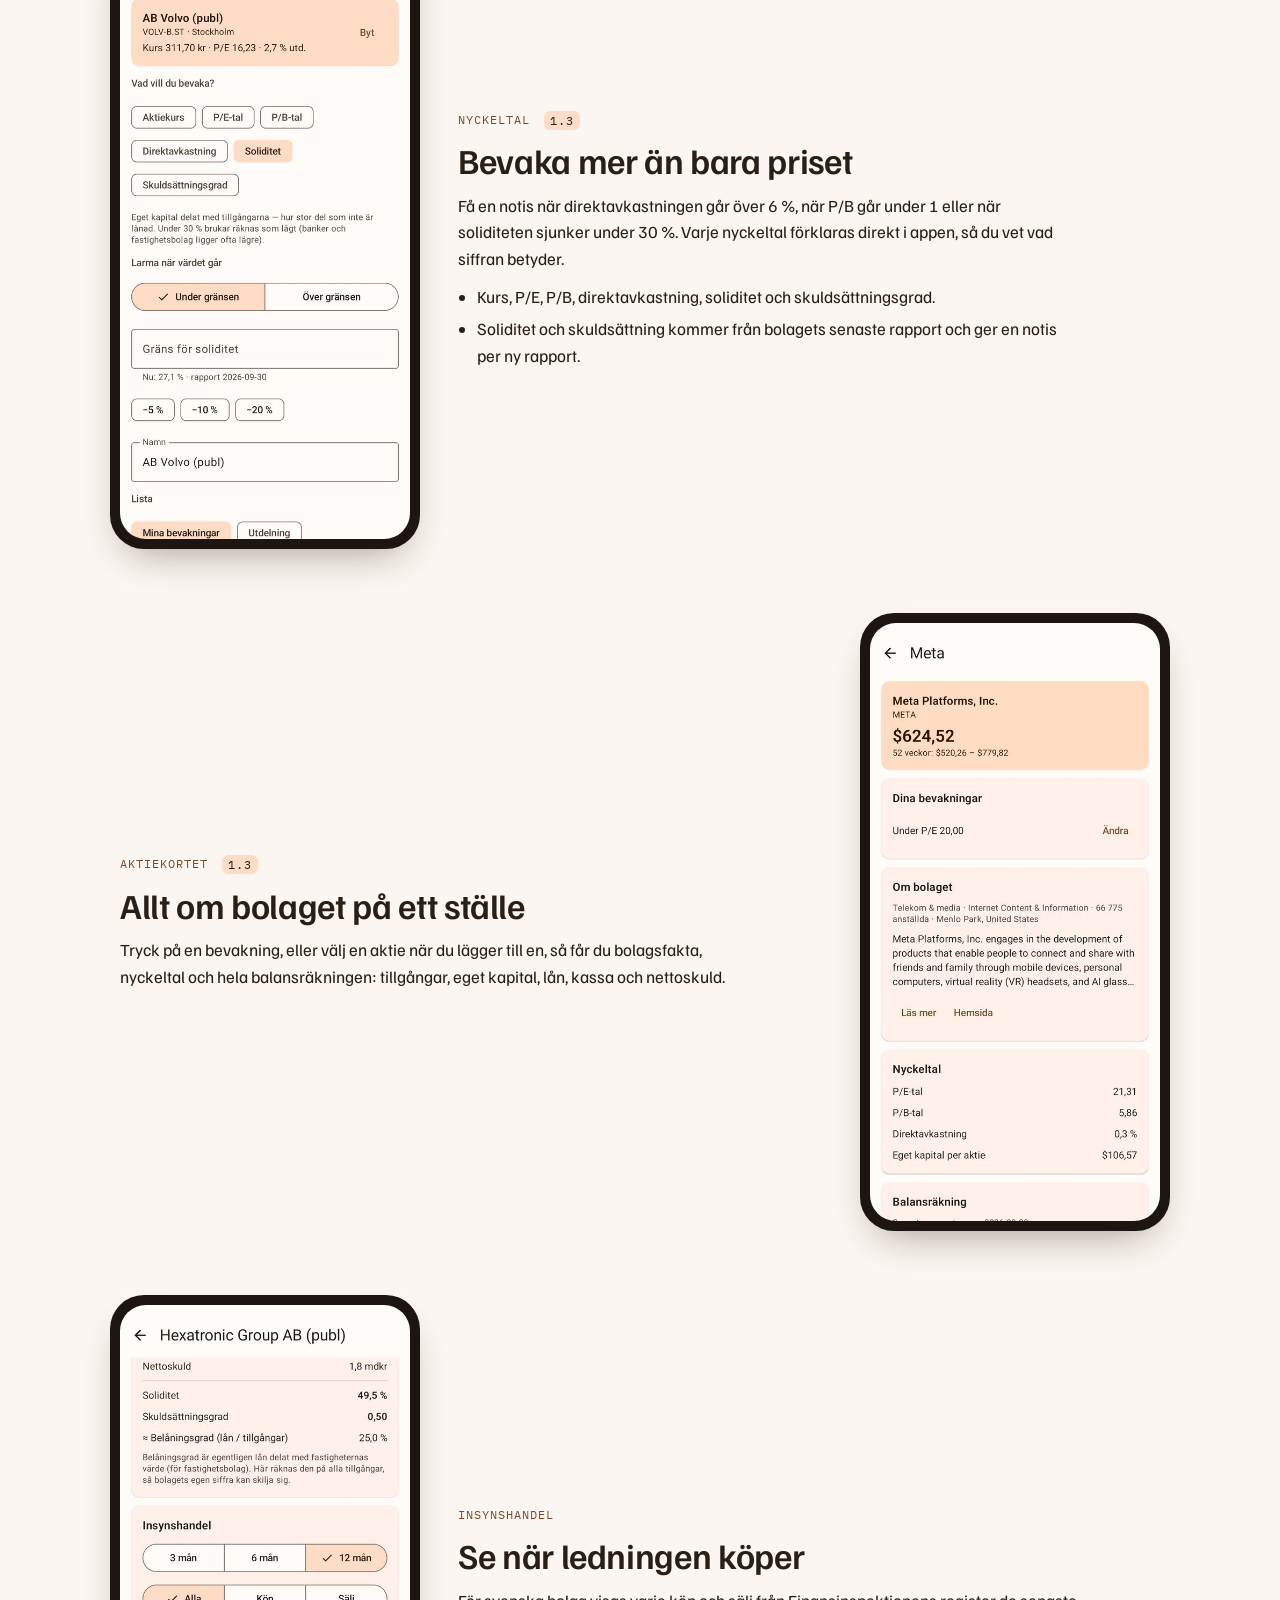
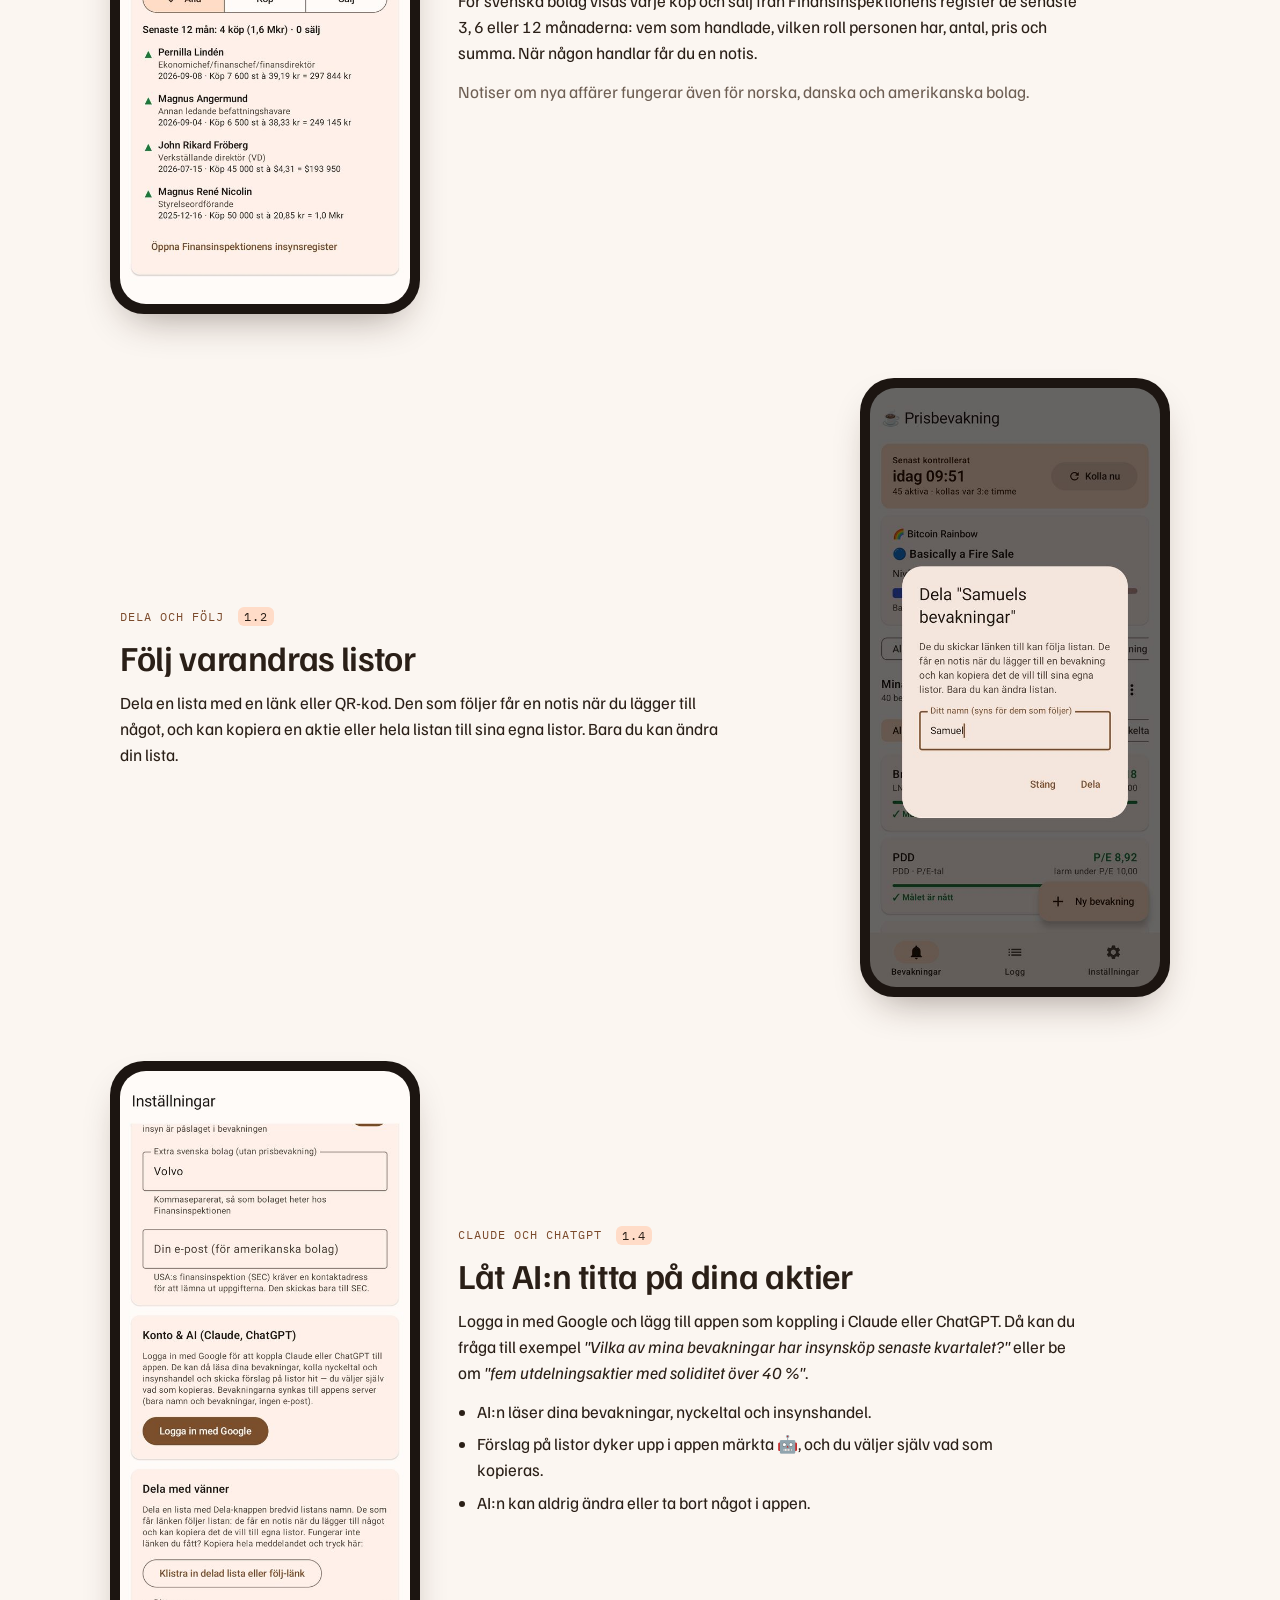
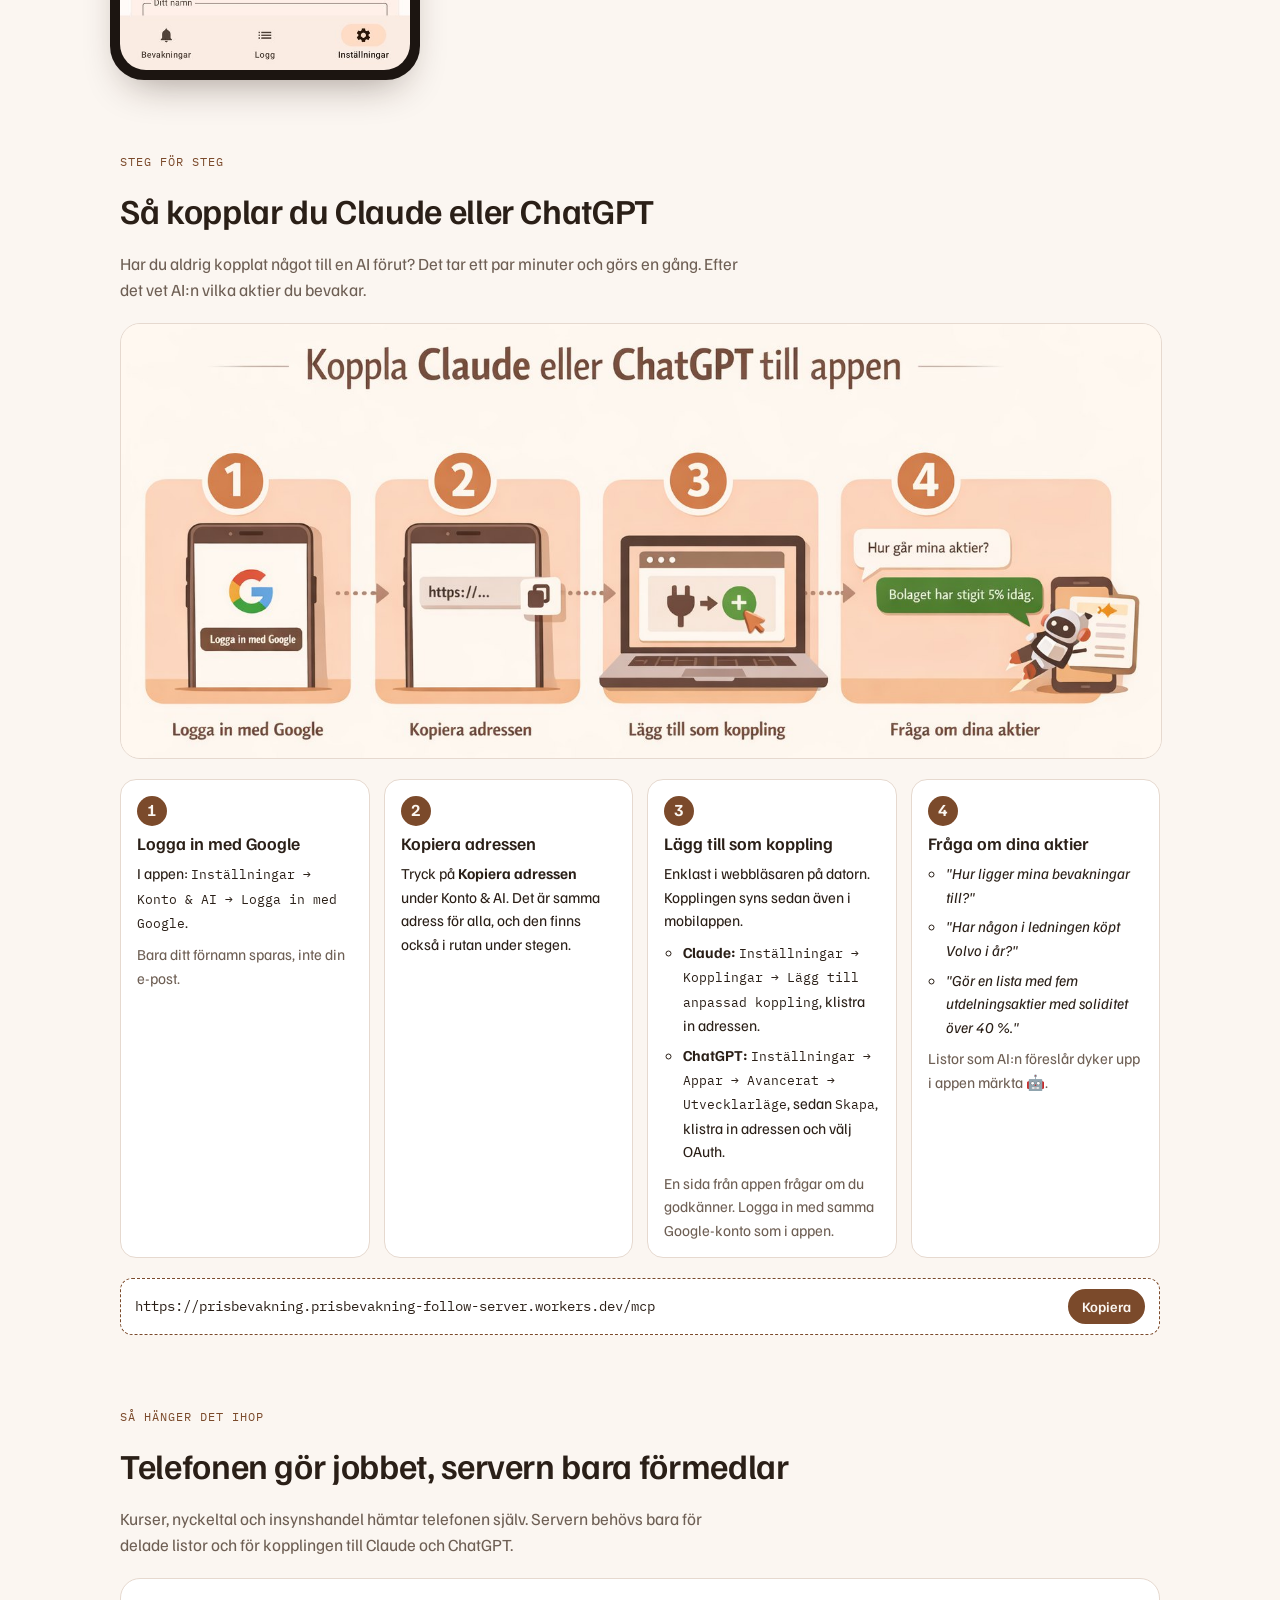
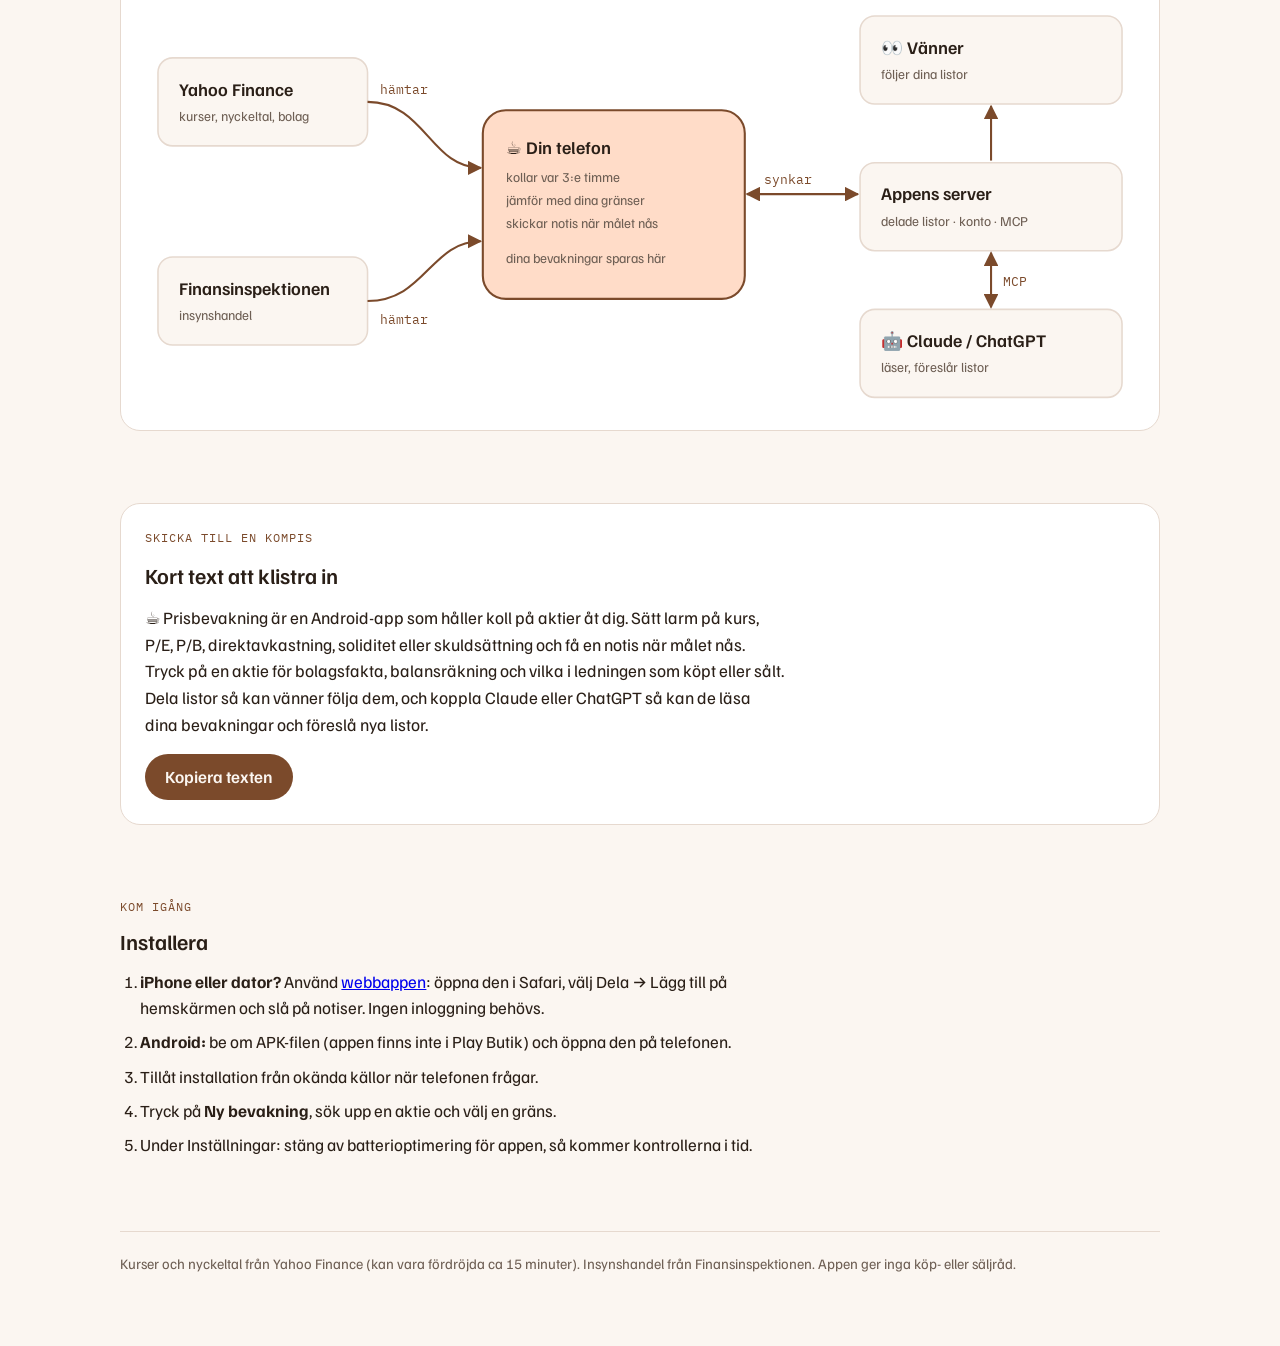
==== commit 6617a744: "Webbapp för iPhone, Android och dator under /app/ Ingen inloggning: webbläsaren slumpar ett hemligt " ====
--- a/om/index.html
+++ b/om/index.html
@@ -392,7 +392,8 @@
     <span class="eyebrow">Kom igång</span>
     <h3 id="start-title">Installera</h3>
     <ol>
-      <li>Be om APK-filen (appen finns inte i Play Butik) och öppna den på telefonen.</li>
+      <li><strong>iPhone eller dator?</strong> Använd <a href="../app/">webbappen</a>: öppna den i Safari, välj Dela → Lägg till på hemskärmen och slå på notiser. Ingen inloggning behövs.</li>
+      <li><strong>Android:</strong> be om APK-filen (appen finns inte i Play Butik) och öppna den på telefonen.</li>
       <li>Tillåt installation från okända källor när telefonen frågar.</li>
       <li>Tryck på <strong>Ny bevakning</strong>, sök upp en aktie och välj en gräns.</li>
       <li>Under Inställningar: stäng av batterioptimering för appen, så kommer kontrollerna i tid.</li>
